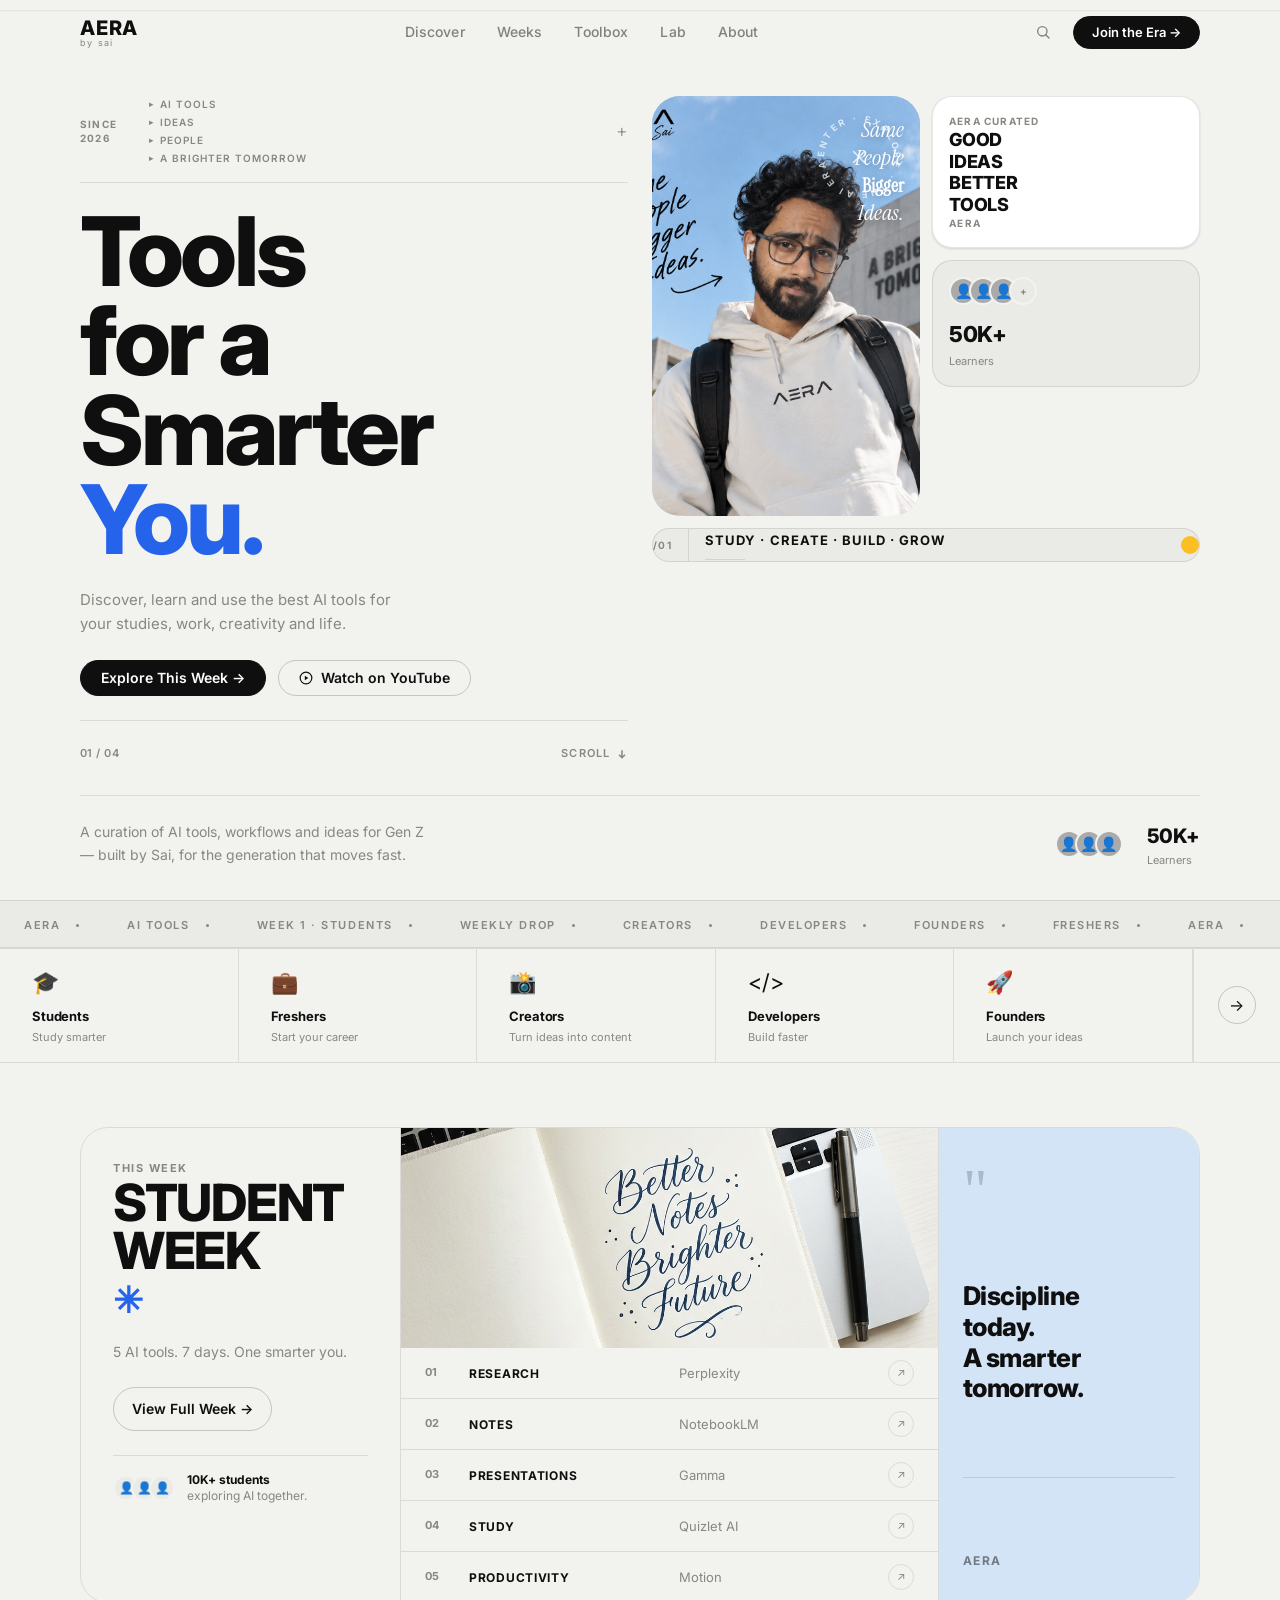
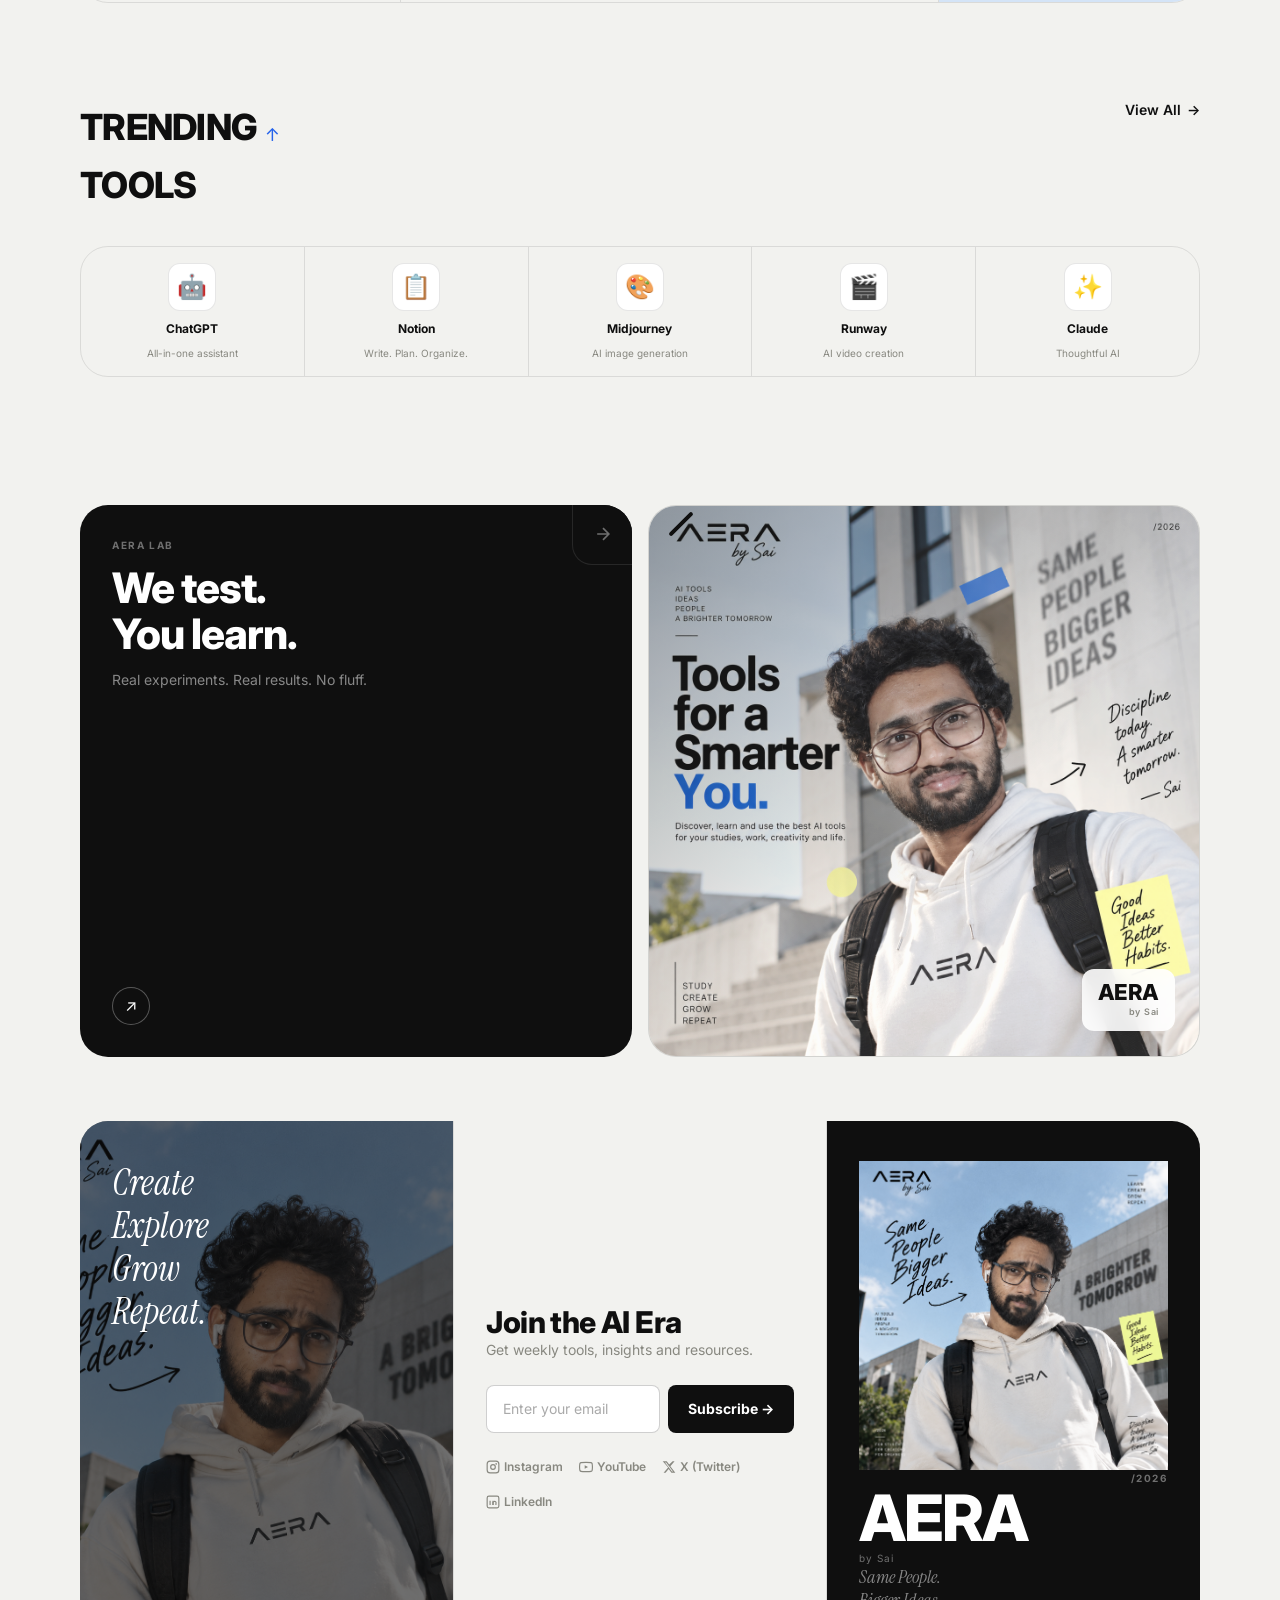
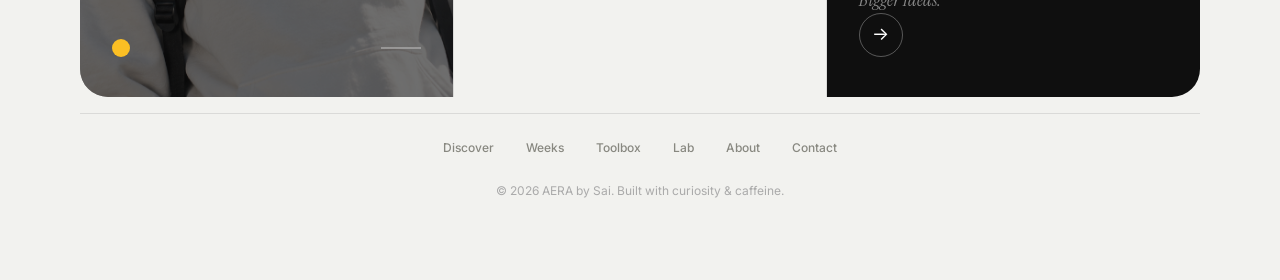
==== index.html @ 3f8c4f80 "feat: launch AERA by Sai — light editorial redesign - Complete redesign from dark to light editorial" ====
<!DOCTYPE html>
<html lang="en">
<head>
  <meta charset="UTF-8" />
  <meta name="viewport" content="width=device-width, initial-scale=1.0" />
  <meta name="description" content="AERA by Sai — Tools for a Smarter You. Discover, learn and use the best AI tools for your studies, work, creativity and life." />
  <meta name="keywords" content="AI tools, weekly AI, students AI, creators AI, developers AI, founders AI, AERA" />
  <meta property="og:title" content="AERA by Sai — Tools for a Smarter You" />
  <meta property="og:description" content="Discover, learn and use the best AI tools for your studies, work, creativity and life." />
  <meta property="og:type" content="website" />
  <title>AERA by Sai — Tools for a Smarter You</title>

  <!-- Google Fonts -->
  <link rel="preconnect" href="https://fonts.googleapis.com" />
  <link rel="preconnect" href="https://fonts.gstatic.com" crossorigin />
  <link href="https://fonts.googleapis.com/css2?family=Inter:wght@300;400;500;600;700;800;900&family=Instrument+Serif:ital@0;1&family=JetBrains+Mono:wght@400;500&display=swap" rel="stylesheet" />

  <!-- Stylesheets -->
  <link rel="stylesheet" href="css/tokens.css" />
  <link rel="stylesheet" href="css/reset.css" />
  <link rel="stylesheet" href="css/typography.css" />
  <link rel="stylesheet" href="css/components.css" />
  <link rel="stylesheet" href="css/layout.css" />
  <link rel="stylesheet" href="css/animations.css" />
  <link rel="stylesheet" href="css/sections.css" />
</head>
<body>

  <!-- ═══════════════════════════════════════════
       NAVIGATION
  ═══════════════════════════════════════════ -->
  <nav id="nav" role="navigation" aria-label="Main navigation">
    <div class="container">
      <div class="nav-inner">

        <!-- Logo -->
        <a href="#hero" class="nav-logo" aria-label="AERA by Sai — home">
          <span class="nav-logo-main">AERA</span>
          <span class="nav-logo-sub">by Sai</span>
        </a>

        <!-- Desktop links -->
        <ul class="nav-links" role="list">
          <li><a href="#this-week" class="nav-link">Discover</a></li>
          <li><a href="#this-week" class="nav-link">Weeks</a></li>
          <li><a href="#trending-tools" class="nav-link">Toolbox</a></li>
          <li><a href="#lab-band" class="nav-link">Lab</a></li>
          <li><a href="#footer-section" class="nav-link">About</a></li>
        </ul>

        <!-- Right: search + CTA + hamburger -->
        <div class="nav-right">
          <button class="nav-search-btn" aria-label="Search">
            <svg width="16" height="16" viewBox="0 0 24 24" fill="none" stroke="currentColor" stroke-width="2" stroke-linecap="round"><circle cx="11" cy="11" r="7"/><path d="M16.5 16.5L21 21"/></svg>
          </button>
          <a href="#footer-section" class="btn btn-primary" style="font-size:13px;padding:9px 18px;">
            Join the Era →
          </a>
          <button id="nav-hamburger" class="nav-hamburger" aria-label="Toggle mobile menu" aria-expanded="false">
            <span></span><span></span><span></span>
          </button>
        </div>

      </div>
    </div>
  </nav>

  <!-- Mobile Drawer -->
  <nav id="mobile-drawer" aria-label="Mobile navigation">
    <a href="#this-week" class="drawer-link">Discover</a>
    <a href="#this-week" class="drawer-link">Weeks</a>
    <a href="#trending-tools" class="drawer-link">Toolbox</a>
    <a href="#lab-band" class="drawer-link">Lab</a>
    <a href="#footer-section" class="drawer-link">About</a>
    <div class="divider" style="margin:8px 0"></div>
    <a href="#footer-section" class="btn btn-primary" style="width:fit-content;margin-top:8px;">Join the Era →</a>
  </nav>

  <!-- ═══════════════════════════════════════════
       HERO
  ═══════════════════════════════════════════ -->
  <section id="hero" aria-labelledby="hero-heading">
    <div class="container">
      <div class="hero-grid">

        <!-- Left column -->
        <div class="hero-left reveal">

          <!-- Meta row -->
          <div class="hero-meta-row">
            <div class="hero-meta-since">
              SINCE<br>2026
            </div>
            <div class="hero-meta-tags">
              <span class="hero-meta-tag">AI TOOLS</span>
              <span class="hero-meta-tag">IDEAS</span>
              <span class="hero-meta-tag">PEOPLE</span>
              <span class="hero-meta-tag">A BRIGHTER TOMORROW</span>
            </div>
            <span class="hero-meta-plus">+</span>
          </div>

          <!-- Headline -->
          <h1 id="hero-heading" class="hero-headline">
            Tools<br>
            for a<br>
            Smarter<br>
            <span class="accent-word">You.</span>
          </h1>

          <!-- Sub -->
          <p class="hero-sub">
            Discover, learn and use the best AI tools for your studies, work, creativity and life.
          </p>

          <!-- CTAs -->
          <div class="hero-actions">
            <a href="#this-week" class="btn btn-primary" id="hero-cta-primary">
              Explore This Week →
            </a>
            <a href="#" class="btn btn-outline" style="display:inline-flex;align-items:center;gap:8px;">
              <svg width="14" height="14" viewBox="0 0 24 24" fill="currentColor"><circle cx="12" cy="12" r="10" fill="none" stroke="currentColor" stroke-width="2"/><polygon points="10,8 16,12 10,16" fill="currentColor"/></svg>
              Watch on YouTube
            </a>
          </div>

          <!-- Scroll row -->
          <div class="hero-scroll-row">
            <span class="hero-pagination">01 / 04</span>
            <div class="hero-scroll-indicator">
              SCROLL
              <svg width="12" height="12" viewBox="0 0 16 16" fill="none" stroke="currentColor" stroke-width="2"><path d="M8 3v10M4 9l4 4 4-4"/></svg>
            </div>
          </div>

        </div>

        <!-- Right column – editorial card grid -->
        <div class="hero-right reveal" style="transition-delay:150ms">

          <!-- Main photo card -->
          <div class="hero-photo-card">
            <img src="assets/sai.png" alt="Sai — AERA founder wearing white AERA hoodie with backpack, blue sky background" loading="eager" fetchpriority="high" style="object-position:center top;" />

            <!-- Overlay italic text -->
            <div class="hero-photo-overlay-text">
              Same<br>People<br><strong style="font-style:normal;font-size:0.85em">Bigger</strong><br>Ideas.
            </div>

            <!-- Circle text decoration -->
            <div class="hero-circle-text" style="position:absolute;top:16px;right:16px;">
              <svg viewBox="0 0 90 90" fill="none">
                <path id="circle-path" d="M45,45 m-35,0 a35,35 0 1,1 70,0 a35,35 0 1,1 -70,0" fill="none"/>
                <text font-size="9" font-weight="700" letter-spacing="3" fill="rgba(255,255,255,0.7)" text-transform="uppercase">
                  <textPath href="#circle-path">ENTER · EXPLORE · THE AI ERA · </textPath>
                </text>
              </svg>
              <div class="hero-circle-center" style="position:absolute;inset:0;display:flex;align-items:center;justify-content:center;">
                <svg width="16" height="16" viewBox="0 0 24 24" fill="none" stroke="rgba(255,255,255,0.7)" stroke-width="2">
                  <path d="M5 5l14 14M19 5L5 19"/>
                </svg>
              </div>
            </div>
          </div>

          <!-- Top-right area: Quote card -->
          <div style="display:flex;flex-direction:column;gap:var(--space-3);">

            <div class="hero-quote-card">
              <div class="card-label">AERA CURATED</div>
              <div class="card-big-text">GOOD<br>IDEAS<br>BETTER<br>TOOLS</div>
              <div class="card-brand">AERA</div>
            </div>

            <!-- Stats card -->
            <div class="hero-stats-card">
              <div style="display:flex;align-items:center;justify-content:space-between;margin-bottom:var(--space-3);">
                <div class="hero-stats-avatars">
                  <div class="hero-avatar">👤</div>
                  <div class="hero-avatar">👤</div>
                  <div class="hero-avatar">👤</div>
                  <div class="hero-avatar" style="background:var(--bg-surface);font-size:10px;font-weight:700;color:var(--muted);width:28px;height:28px;border-radius:50%;border:2px solid var(--bg);display:flex;align-items:center;justify-content:center;margin-left:-8px;">+</div>
                </div>
              </div>
              <div class="hero-stat-num">50K+</div>
              <div class="hero-stat-label">Learners</div>
            </div>

          </div>

          <!-- Bottom card spanning both columns -->
          <div class="hero-sub-card" style="grid-column:1 / 3;">
            <span class="hero-sub-card-num">/01</span>
            <div class="hero-sub-card-divider"></div>
            <div class="hero-sub-card-content">
              <div class="hero-sub-card-title">STUDY · CREATE · BUILD · GROW</div>
              <div class="hero-sub-card-line"></div>
            </div>
            <div class="yellow-dot"></div>
          </div>

        </div>

      </div>

      <!-- Description row below grid -->
      <div style="display:flex;align-items:flex-start;justify-content:space-between;gap:var(--space-8);margin-top:var(--space-8);padding-top:var(--space-6);border-top:1px solid var(--border);flex-wrap:wrap;" class="reveal">
        <p style="font-size:14px;color:var(--muted);line-height:1.65;max-width:360px;">
          A curation of AI tools, workflows and ideas for Gen Z — built by Sai, for the generation that moves fast.
        </p>
        <div style="display:flex;align-items:center;gap:var(--space-6);">
          <div style="display:flex;align-items:center;">
            <div class="hero-avatar">👤</div>
            <div class="hero-avatar">👤</div>
            <div class="hero-avatar">👤</div>
          </div>
          <div>
            <div style="font-size:20px;font-weight:800;letter-spacing:-0.02em;">50K+</div>
            <div style="font-size:11px;color:var(--muted);">Learners</div>
          </div>
        </div>
      </div>

    </div>
  </section>

  <!-- ═══════════════════════════════════════════
       TICKER
  ═══════════════════════════════════════════ -->
  <div class="ticker-wrap" aria-hidden="true">
    <div class="ticker-inner">
      <span class="ticker-item">AERA <span class="ticker-dot"></span></span>
      <span class="ticker-item">AI TOOLS <span class="ticker-dot"></span></span>
      <span class="ticker-item">WEEK 1 · STUDENTS <span class="ticker-dot"></span></span>
      <span class="ticker-item">WEEKLY DROP <span class="ticker-dot"></span></span>
      <span class="ticker-item">CREATORS <span class="ticker-dot"></span></span>
      <span class="ticker-item">DEVELOPERS <span class="ticker-dot"></span></span>
      <span class="ticker-item">FOUNDERS <span class="ticker-dot"></span></span>
      <span class="ticker-item">FRESHERS <span class="ticker-dot"></span></span>
      <span class="ticker-item">AERA <span class="ticker-dot"></span></span>
      <span class="ticker-item">AI TOOLS <span class="ticker-dot"></span></span>
      <span class="ticker-item">WEEK 1 · STUDENTS <span class="ticker-dot"></span></span>
      <span class="ticker-item">WEEKLY DROP <span class="ticker-dot"></span></span>
      <span class="ticker-item">CREATORS <span class="ticker-dot"></span></span>
      <span class="ticker-item">DEVELOPERS <span class="ticker-dot"></span></span>
      <span class="ticker-item">FOUNDERS <span class="ticker-dot"></span></span>
      <span class="ticker-item">FRESHERS <span class="ticker-dot"></span></span>
    </div>
  </div>

  <!-- ═══════════════════════════════════════════
       AUDIENCE STRIP
  ═══════════════════════════════════════════ -->
  <section id="audience-section" aria-label="Who is AERA for?">
    <div class="audience-strip reveal-group">
      <div class="audience-strip-item reveal" tabindex="0" role="button" aria-label="For Students">
        <div class="audience-strip-icon">🎓</div>
        <div class="audience-strip-label">Students</div>
        <div class="audience-strip-sub">Study smarter</div>
      </div>
      <div class="audience-strip-item reveal" tabindex="0" role="button" aria-label="For Freshers">
        <div class="audience-strip-icon">💼</div>
        <div class="audience-strip-label">Freshers</div>
        <div class="audience-strip-sub">Start your career</div>
      </div>
      <div class="audience-strip-item reveal" tabindex="0" role="button" aria-label="For Creators">
        <div class="audience-strip-icon">📸</div>
        <div class="audience-strip-label">Creators</div>
        <div class="audience-strip-sub">Turn ideas into content</div>
      </div>
      <div class="audience-strip-item reveal" tabindex="0" role="button" aria-label="For Developers">
        <div class="audience-strip-icon">&lt;/&gt;</div>
        <div class="audience-strip-label">Developers</div>
        <div class="audience-strip-sub">Build faster</div>
      </div>
      <div class="audience-strip-item reveal" tabindex="0" role="button" aria-label="For Founders">
        <div class="audience-strip-icon">🚀</div>
        <div class="audience-strip-label">Founders</div>
        <div class="audience-strip-sub">Launch your ideas</div>
      </div>
      <div class="audience-strip-arrow">
        <a href="#this-week" class="btn-circle" aria-label="Explore">→</a>
      </div>
    </div>
  </section>

  <!-- ═══════════════════════════════════════════
       THIS WEEK — STUDENT WEEK
  ═══════════════════════════════════════════ -->
  <section id="this-week" class="section" aria-labelledby="this-week-heading">
    <div class="container">

      <div class="this-week-grid">

        <!-- Left panel: heading + CTA -->
        <div class="this-week-left reveal">
          <div>
            <div class="this-week-label">This Week</div>
            <h2 id="this-week-heading" class="this-week-heading">
              STUDENT<br>
              WEEK <span class="this-week-asterisk">✳</span>
            </h2>
          </div>

          <p class="this-week-desc">
            5 AI tools. 7 days. One smarter you.
          </p>

          <a href="#trending-tools" class="this-week-cta">
            View Full Week →
          </a>

          <div class="this-week-social">
            <div class="this-week-avatars">
              <div class="this-week-avatar">👤</div>
              <div class="this-week-avatar">👤</div>
              <div class="this-week-avatar">👤</div>
            </div>
            <div class="this-week-social-text">
              <strong>10K+ students</strong><br>
              exploring AI together.
            </div>
          </div>
        </div>

        <!-- Center panel: image + tools list -->
        <div class="this-week-center reveal" style="transition-delay:100ms">
          <div class="this-week-image">
            <img src="assets/student_week_notebook.png" alt="Notebook with pen - Better Notes Brighter Future" loading="lazy" />
          </div>

          <div class="this-week-tools-list">
            <div class="this-week-tool-row">
              <span class="this-week-tool-num">01</span>
              <span class="this-week-tool-cat">Research</span>
              <span class="this-week-tool-name">Perplexity</span>
              <span class="this-week-tool-arrow">↗</span>
            </div>
            <div class="this-week-tool-row">
              <span class="this-week-tool-num">02</span>
              <span class="this-week-tool-cat">Notes</span>
              <span class="this-week-tool-name">NotebookLM</span>
              <span class="this-week-tool-arrow">↗</span>
            </div>
            <div class="this-week-tool-row">
              <span class="this-week-tool-num">03</span>
              <span class="this-week-tool-cat">Presentations</span>
              <span class="this-week-tool-name">Gamma</span>
              <span class="this-week-tool-arrow">↗</span>
            </div>
            <div class="this-week-tool-row">
              <span class="this-week-tool-num">04</span>
              <span class="this-week-tool-cat">Study</span>
              <span class="this-week-tool-name">Quizlet AI</span>
              <span class="this-week-tool-arrow">↗</span>
            </div>
            <div class="this-week-tool-row">
              <span class="this-week-tool-num">05</span>
              <span class="this-week-tool-cat">Productivity</span>
              <span class="this-week-tool-name">Motion</span>
              <span class="this-week-tool-arrow">↗</span>
            </div>
          </div>
        </div>

        <!-- Right panel: quote -->
        <div class="this-week-right reveal" style="transition-delay:200ms">
          <div class="quote-mark">"</div>
          <div class="this-week-quote">
            Discipline<br>today.<br>A smarter<br>tomorrow.
          </div>
          <div style="height:1px;background:rgba(15,15,15,0.12);margin:var(--space-6) 0;"></div>
          <div class="this-week-quote-attr">AERA</div>
        </div>

      </div>

    </div>
  </section>

  <!-- ═══════════════════════════════════════════
       TRENDING TOOLS
  ═══════════════════════════════════════════ -->
  <section id="trending-tools" aria-labelledby="trending-heading">
    <div class="container">

      <div class="trending-header reveal">
        <div class="trending-title">
          <h2 id="trending-heading">TRENDING<br>TOOLS</h2>
          <span class="trending-arrow-icon">↗</span>
        </div>
        <a href="#" class="btn-arrow">View All <span class="arrow">→</span></a>
      </div>

      <div class="trending-strip reveal" style="transition-delay:100ms">
        <div class="trending-item">
          <div class="trending-item-icon">
            <span style="font-size:24px;">🤖</span>
          </div>
          <div class="trending-item-name">ChatGPT</div>
          <div class="trending-item-sub">All-in-one assistant</div>
        </div>
        <div class="trending-item">
          <div class="trending-item-icon">
            <span style="font-size:24px;">📋</span>
          </div>
          <div class="trending-item-name">Notion</div>
          <div class="trending-item-sub">Write. Plan. Organize.</div>
        </div>
        <div class="trending-item">
          <div class="trending-item-icon">
            <span style="font-size:24px;">🎨</span>
          </div>
          <div class="trending-item-name">Midjourney</div>
          <div class="trending-item-sub">AI image generation</div>
        </div>
        <div class="trending-item">
          <div class="trending-item-icon">
            <span style="font-size:24px;">🎬</span>
          </div>
          <div class="trending-item-name">Runway</div>
          <div class="trending-item-sub">AI video creation</div>
        </div>
        <div class="trending-item">
          <div class="trending-item-icon">
            <span style="font-size:24px;">✨</span>
          </div>
          <div class="trending-item-name">Claude</div>
          <div class="trending-item-sub">Thoughtful AI</div>
        </div>
      </div>

    </div>
  </section>

  <!-- ═══════════════════════════════════════════
       AERA LAB BAND
  ═══════════════════════════════════════════ -->
  <section id="lab-band" class="section" aria-labelledby="lab-heading" style="padding-top:var(--space-16)">
    <div class="container">

      <div class="lab-band-grid">

        <!-- Dark: We test. You learn. -->
        <div class="lab-dark-card reveal">
          <div class="lab-dark-card-tape">
            <svg width="20" height="20" viewBox="0 0 24 24" fill="none" stroke="rgba(255,255,255,0.4)" stroke-width="2">
              <path d="M5 12h14M12 5l7 7-7 7"/>
            </svg>
          </div>
          <div class="lab-dark-card-content">
            <div class="overline">AERA LAB</div>
            <h3 id="lab-heading">We test.<br>You learn.</h3>
            <p>Real experiments. Real results. No fluff.</p>
          </div>
          <div class="lab-dark-card-bottom">
            <a href="#" class="btn-circle btn-circle-dark" style="border-color:rgba(255,255,255,0.3);color:var(--white);" aria-label="Explore AERA Lab">↗</a>
          </div>
        </div>

        <!-- Image card -->
        <div class="lab-image-card reveal" style="transition-delay:150ms">
          <img src="assets/image.png" alt="Sai — AERA founder" style="filter:grayscale(20%) contrast(1.05);opacity:0.9;" loading="lazy" />
          <div class="lab-image-card-overlay"></div>
          <div class="lab-image-card-brand">
            <div class="lab-image-brand-name">AERA</div>
            <div class="lab-image-brand-sub">by Sai</div>
          </div>
          <div style="position:absolute;top:var(--space-4);left:var(--space-4);">
            <div style="width:32px;height:4px;background:var(--black);border-radius:2px;transform:rotate(-45deg);"></div>
          </div>
        </div>

      </div>

    </div>
  </section>

  <!-- ═══════════════════════════════════════════
       FOOTER / NEWSLETTER
  ═══════════════════════════════════════════ -->
  <section id="footer-section" aria-label="Join AERA and newsletter signup">
    <div class="container" style="padding-bottom:var(--space-4);">

      <div class="footer-grid reveal">

        <!-- Left: lifestyle dark panel -->
        <div class="footer-lifestyle">
          <img src="assets/sai.png" alt="" aria-hidden="true" style="object-position:center top;" />
          <div class="footer-lifestyle-content">
            <div class="footer-lifestyle-text">
              Create<br>Explore<br>Grow<br>Repeat.
            </div>
            <div class="footer-lifestyle-bottom">
              <div class="yellow-dot"></div>
              <div style="width:40px;height:2px;background:rgba(255,255,255,0.3);"></div>
            </div>
          </div>
        </div>

        <!-- Center: newsletter -->
        <div class="footer-newsletter">
          <div>
            <h3 id="newsletter-heading">Join the AI Era</h3>
            <p>Get weekly tools, insights and resources.</p>
          </div>

          <form class="newsletter-form" aria-labelledby="newsletter-heading" onsubmit="return false;">
            <div class="newsletter-input-row">
              <input
                id="newsletter-email"
                type="email"
                class="newsletter-input"
                placeholder="Enter your email"
                aria-label="Email address"
                autocomplete="email"
              />
              <button type="submit" class="newsletter-btn" id="newsletter-submit">
                Subscribe →
              </button>
            </div>
          </form>

          <div class="footer-socials">
            <a href="#" class="footer-social-link" aria-label="Follow on Instagram">
              <svg width="14" height="14" viewBox="0 0 24 24" fill="none" stroke="currentColor" stroke-width="2"><rect x="2" y="2" width="20" height="20" rx="5"/><circle cx="12" cy="12" r="4"/><circle cx="17.5" cy="6.5" r="0.5" fill="currentColor"/></svg>
              Instagram
            </a>
            <a href="#" class="footer-social-link" aria-label="Watch on YouTube">
              <svg width="14" height="14" viewBox="0 0 24 24" fill="none" stroke="currentColor" stroke-width="2"><path d="M22.54 6.42a2.78 2.78 0 00-1.95-1.96C18.88 4 12 4 12 4s-6.88 0-8.59.46a2.78 2.78 0 00-1.95 1.96A29 29 0 001 12a29 29 0 00.46 5.58A2.78 2.78 0 003.41 19.6C5.12 20.06 12 20.06 12 20.06s6.88 0 8.59-.46a2.78 2.78 0 001.95-1.95A29 29 0 0023 12a29 29 0 00-.46-5.58z"/><polygon points="9.75,15.02 15.5,12 9.75,8.98 9.75,15.02" fill="currentColor" stroke="none"/></svg>
              YouTube
            </a>
            <a href="#" class="footer-social-link" aria-label="Follow on X / Twitter">
              <svg width="14" height="14" viewBox="0 0 24 24" fill="currentColor"><path d="M18.244 2.25h3.308l-7.227 8.26 8.502 11.24H16.17l-4.714-6.231-5.401 6.231H2.747l7.73-8.835L1.254 2.25H8.08l4.253 5.622zm-1.161 17.52h1.833L7.084 4.126H5.117z"/></svg>
              X (Twitter)
            </a>
            <a href="#" class="footer-social-link" aria-label="Connect on LinkedIn">
              <svg width="14" height="14" viewBox="0 0 24 24" fill="none" stroke="currentColor" stroke-width="2"><rect x="2" y="2" width="20" height="20" rx="3"/><path d="M7 10v7M7 7v.01M12 17v-4.5A2.5 2.5 0 0117 15v2"/><path d="M12 10v7"/></svg>
              LinkedIn
            </a>
          </div>
        </div>

        <!-- Right: brand panel -->
        <div class="footer-brand-panel">
          <img src="assets/sai.png" alt="" aria-hidden="true" style="object-position:center top;filter:grayscale(25%);" />
          <div class="footer-brand-content">
            <div class="footer-brand-top">
              <span class="footer-brand-year">/2026</span>
            </div>
            <div>
              <div class="footer-brand-logo">AERA</div>
              <div class="footer-brand-sub">by Sai</div>
            </div>
            <div class="footer-brand-tagline">
              Same People.<br>Bigger Ideas.
            </div>
            <div>
              <a href="#this-week" class="footer-brand-arrow" aria-label="Explore this week">→</a>
            </div>
          </div>
        </div>

      </div>

      <!-- Bottom nav -->
      <nav class="footer-bottom-nav" aria-label="Footer navigation">
        <a href="#this-week" class="footer-bottom-link">Discover</a>
        <a href="#this-week" class="footer-bottom-link">Weeks</a>
        <a href="#trending-tools" class="footer-bottom-link">Toolbox</a>
        <a href="#lab-band" class="footer-bottom-link">Lab</a>
        <a href="#footer-section" class="footer-bottom-link">About</a>
        <a href="mailto:hello@aerabysai.com" class="footer-bottom-link">Contact</a>
      </nav>

      <p class="footer-copy">© 2026 AERA by Sai. Built with curiosity &amp; caffeine.</p>

    </div>
  </section>

  <!-- ═══════════════════════════════════════════
       SCRIPTS
  ═══════════════════════════════════════════ -->
  <script>
    // ── Navigation scroll effect ──
    const nav = document.getElementById('nav');
    window.addEventListener('scroll', () => {
      nav.classList.toggle('scrolled', window.scrollY > 20);
    }, { passive: true });

    // ── Mobile hamburger ──
    const hamburger = document.getElementById('nav-hamburger');
    const drawer    = document.getElementById('mobile-drawer');
    hamburger.addEventListener('click', () => {
      const open = hamburger.classList.toggle('open');
      drawer.classList.toggle('open', open);
      hamburger.setAttribute('aria-expanded', open);
    });

    // Close drawer on link click
    drawer.querySelectorAll('a').forEach(a => {
      a.addEventListener('click', () => {
        hamburger.classList.remove('open');
        drawer.classList.remove('open');
        hamburger.setAttribute('aria-expanded', 'false');
      });
    });

    // ── Intersection Observer — reveal animations ──
    const reveals = document.querySelectorAll('.reveal');
    const revealObserver = new IntersectionObserver((entries) => {
      entries.forEach(entry => {
        if (entry.isIntersecting) {
          entry.target.classList.add('revealed');
          revealObserver.unobserve(entry.target);
        }
      });
    }, { threshold: 0.12, rootMargin: '0px 0px -40px 0px' });

    reveals.forEach(el => revealObserver.observe(el));

    // ── Newsletter ──
    const form = document.querySelector('.newsletter-form');
    if (form) {
      form.addEventListener('submit', (e) => {
        e.preventDefault();
        const input = document.getElementById('newsletter-email');
        const btn   = document.getElementById('newsletter-submit');
        if (!input.value.includes('@')) {
          input.style.borderColor = '#ef4444';
          setTimeout(() => { input.style.borderColor = ''; }, 2000);
          return;
        }
        btn.textContent = '✓ Subscribed!';
        btn.style.background = '#16a34a';
        input.value = '';
        setTimeout(() => {
          btn.textContent = 'Subscribe →';
          btn.style.background = '';
        }, 3000);
      });
    }

    // ── Audience strip hover highlight ──
    document.querySelectorAll('.audience-strip-item').forEach(item => {
      item.addEventListener('keydown', e => {
        if (e.key === 'Enter' || e.key === ' ') {
          e.preventDefault();
          window.location.hash = '#this-week';
        }
      });
    });
  </script>

</body>
</html>
---- css/tokens.css ----
/* ============================================================
   AERA by Sai — Design Tokens (Light Editorial Theme)
   ============================================================ */

:root {
  /* ── Colour Palette ── */
  --bg:            #f2f2ef;
  --bg-surface:    #eaeae6;
  --bg-raised:     #ffffff;
  --bg-card:       #ffffff;
  --bg-dark:       #0f0f0f;
  --bg-blue:       #d4e4f7;

  --accent:        #2563eb;
  --accent-glow:   #1d4ed8;
  --accent-dim:    rgba(37,99,235,0.08);
  --accent-border: rgba(37,99,235,0.2);

  --black:         #0f0f0f;
  --black-80:      rgba(15,15,15,0.8);
  --black-50:      rgba(15,15,15,0.5);
  --black-20:      rgba(15,15,15,0.2);
  --black-08:      rgba(15,15,15,0.08);
  --black-04:      rgba(15,15,15,0.04);

  --white:         #ffffff;
  --white-80:      rgba(255,255,255,0.8);
  --white-50:      rgba(255,255,255,0.5);
  --white-20:      rgba(255,255,255,0.2);

  --muted:         #888880;
  --muted-light:   #aaaaaa;
  --border:        rgba(15,15,15,0.1);
  --border-strong: rgba(15,15,15,0.2);

  /* ── Typography ── */
  --font-display:  'Instrument Serif', 'Georgia', serif;
  --font-sans:     'Inter', 'Helvetica Neue', sans-serif;
  --font-body:     'Inter', sans-serif;
  --font-mono:     'JetBrains Mono', monospace;

  /* Display scale */
  --text-mega:     clamp(60px, 9vw, 120px);
  --text-hero:     clamp(44px, 6vw, 80px);
  --text-xl:       clamp(28px, 3.5vw, 48px);
  --text-lg:       clamp(20px, 2.5vw, 30px);
  --text-md:       clamp(17px, 1.8vw, 20px);
  --text-base:     16px;
  --text-sm:       14px;
  --text-xs:       12px;

  /* ── Spacing ── */
  --space-1:   4px;
  --space-2:   8px;
  --space-3:   12px;
  --space-4:   16px;
  --space-6:   24px;
  --space-8:   32px;
  --space-10:  40px;
  --space-12:  48px;
  --space-16:  64px;
  --space-20:  80px;
  --space-24:  96px;
  --space-32:  128px;

  /* ── Radius ── */
  --radius-sm:   4px;
  --radius-md:   8px;
  --radius-lg:   12px;
  --radius-xl:   20px;
  --radius-2xl:  28px;
  --radius-pill: 999px;

  /* ── Shadows ── */
  --shadow-sm:   0 1px 3px rgba(0,0,0,0.08), 0 1px 2px rgba(0,0,0,0.06);
  --shadow-md:   0 4px 16px rgba(0,0,0,0.10);
  --shadow-lg:   0 8px 40px rgba(0,0,0,0.12);
  --shadow-card: 0 2px 8px rgba(0,0,0,0.06), 0 0 0 1px rgba(0,0,0,0.04);

  /* ── Transitions ── */
  --ease-out-expo: cubic-bezier(0.16, 1, 0.3, 1);
  --ease-in-out:   cubic-bezier(0.4, 0, 0.2, 1);
  --duration-fast: 200ms;
  --duration-mid:  400ms;
  --duration-slow: 700ms;

  /* ── Layout ── */
  --max-w:       1200px;
  --nav-h:       64px;
}
---- css/typography.css ----
/* ============================================================
   AERA by Sai — Typography (Light Editorial)
   ============================================================ */

/* ── Display headings ── */
.t-mega {
  font-family: var(--font-sans);
  font-size: var(--text-mega);
  font-weight: 800;
  line-height: 0.92;
  letter-spacing: -0.03em;
  color: var(--black);
}

.t-hero {
  font-family: var(--font-sans);
  font-size: var(--text-hero);
  font-weight: 800;
  line-height: 0.95;
  letter-spacing: -0.025em;
  color: var(--black);
}

.t-xl {
  font-family: var(--font-sans);
  font-size: var(--text-xl);
  font-weight: 700;
  line-height: 1.1;
  letter-spacing: -0.02em;
  color: var(--black);
}

.t-lg {
  font-family: var(--font-sans);
  font-size: var(--text-lg);
  font-weight: 600;
  line-height: 1.15;
  letter-spacing: -0.01em;
  color: var(--black);
}

.t-md {
  font-size: var(--text-md);
  font-weight: 500;
  line-height: 1.5;
  color: var(--black);
}

.t-base { font-size: var(--text-base); line-height: 1.65; }
.t-sm   { font-size: var(--text-sm); line-height: 1.5; }
.t-xs   { font-size: var(--text-xs); line-height: 1.4; }

/* ── Colour modifiers ── */
.t-accent    { color: var(--accent); }
.t-muted     { color: var(--muted); }
.t-white     { color: var(--white); }
.t-white-80  { color: var(--white-80); }
.t-upper     { text-transform: uppercase; letter-spacing: 0.1em; }
.t-mono      { font-family: var(--font-mono); }

/* ── Section overline label ── */
.overline {
  font-size: 10px;
  font-weight: 700;
  text-transform: uppercase;
  letter-spacing: 0.16em;
  color: var(--muted);
}
---- css/components.css ----
/* ============================================================
   AERA by Sai — Components (Light Editorial)
   ============================================================ */

/* ══════════════════════════════════════════════
   BUTTONS
══════════════════════════════════════════════ */
.btn {
  display: inline-flex;
  align-items: center;
  gap: var(--space-2);
  padding: 10px 20px;
  border-radius: var(--radius-pill);
  font-size: var(--text-sm);
  font-weight: 600;
  line-height: 1;
  transition: all var(--duration-fast) var(--ease-out-expo);
  white-space: nowrap;
}

.btn-primary {
  background: var(--black);
  color: var(--white);
  border: 1.5px solid var(--black);
}
.btn-primary:hover {
  background: #333;
  border-color: #333;
  transform: translateY(-1px);
}

.btn-outline {
  background: transparent;
  color: var(--black);
  border: 1.5px solid var(--border-strong);
}
.btn-outline:hover {
  background: var(--black);
  color: var(--white);
  border-color: var(--black);
}

.btn-ghost {
  background: transparent;
  color: var(--black-50);
  border: 1.5px solid var(--border);
  border-radius: var(--radius-pill);
}
.btn-ghost:hover { color: var(--black); border-color: var(--black-20); }

.btn-white {
  background: var(--white);
  color: var(--black);
  border: 1.5px solid transparent;
}
.btn-white:hover { background: var(--bg-surface); }

/* Arrow link style */
.btn-arrow {
  display: inline-flex;
  align-items: center;
  gap: 6px;
  font-size: var(--text-sm);
  font-weight: 600;
  color: var(--black);
  transition: gap var(--duration-fast);
}
.btn-arrow:hover { gap: 10px; }
.btn-arrow .arrow { transition: transform var(--duration-fast); }
.btn-arrow:hover .arrow { transform: translateX(3px); }

/* Icon circle button */
.btn-circle {
  width: 38px; height: 38px;
  border-radius: 50%;
  display: flex; align-items: center; justify-content: center;
  border: 1.5px solid var(--border-strong);
  color: var(--black);
  transition: all var(--duration-fast);
  flex-shrink: 0;
}
.btn-circle:hover { background: var(--black); color: var(--white); border-color: var(--black); }

.btn-circle-dark {
  background: var(--black);
  color: var(--white);
  border-color: var(--black);
}
.btn-circle-dark:hover { background: #333; }

/* ══════════════════════════════════════════════
   PILLS / BADGES
══════════════════════════════════════════════ */
.pill {
  display: inline-flex;
  align-items: center;
  padding: 4px 10px;
  border-radius: var(--radius-pill);
  font-size: 11px;
  font-weight: 600;
  letter-spacing: 0.04em;
}

.pill-dark  { background: var(--black); color: var(--white); }
.pill-light { background: var(--black-08); color: var(--black); }
.pill-blue  { background: var(--bg-blue); color: var(--accent); }
.pill-accent { background: var(--accent); color: var(--white); }
.pill-muted { background: var(--black-08); color: var(--muted); }

/* ══════════════════════════════════════════════
   TOOL CARD
══════════════════════════════════════════════ */
.tool-card {
  background: var(--white);
  border: 1px solid var(--border);
  border-radius: var(--radius-xl);
  padding: var(--space-6);
  display: flex;
  flex-direction: column;
  gap: var(--space-3);
  transition: box-shadow var(--duration-fast), transform var(--duration-fast);
  cursor: pointer;
}
.tool-card:hover {
  box-shadow: var(--shadow-md);
  transform: translateY(-2px);
}

.tool-card-icon {
  width: 44px; height: 44px;
  border-radius: var(--radius-md);
  display: flex; align-items: center; justify-content: center;
  font-size: 22px;
  background: var(--black-04);
  flex-shrink: 0;
}

.tool-card-name {
  font-size: var(--text-sm);
  font-weight: 700;
  letter-spacing: -0.01em;
}

.tool-card-desc {
  font-size: var(--text-xs);
  color: var(--muted);
  line-height: 1.5;
  flex: 1;
}

.tool-card-footer {
  display: flex;
  align-items: center;
  justify-content: space-between;
  margin-top: auto;
}

/* ══════════════════════════════════════════════
   LAB CARD
══════════════════════════════════════════════ */
.lab-card {
  background: var(--white);
  border: 1px solid var(--border);
  border-radius: var(--radius-xl);
  padding: var(--space-6);
  display: flex;
  flex-direction: column;
  gap: var(--space-3);
  transition: box-shadow var(--duration-fast), transform var(--duration-fast);
}
.lab-card:hover { box-shadow: var(--shadow-md); transform: translateY(-2px); }

.lab-card-index {
  font-size: 10px;
  font-weight: 700;
  letter-spacing: 0.14em;
  text-transform: uppercase;
  color: var(--muted);
}

.lab-card-title {
  font-size: var(--text-base);
  font-weight: 700;
  line-height: 1.35;
  letter-spacing: -0.01em;
}

.lab-card-excerpt {
  font-size: var(--text-sm);
  color: var(--muted);
  line-height: 1.55;
  flex: 1;
}

.lab-card-meta {
  display: flex;
  align-items: center;
  gap: var(--space-2);
  font-size: var(--text-xs);
  color: var(--muted);
  margin-top: auto;
  padding-top: var(--space-3);
  border-top: 1px solid var(--border);
}

/* ══════════════════════════════════════════════
   TRENDING TOOL ITEM
══════════════════════════════════════════════ */
.trending-item {
  display: flex;
  flex-direction: column;
  align-items: center;
  gap: var(--space-2);
  padding: var(--space-4) var(--space-3);
  border-right: 1px solid var(--border);
  transition: background var(--duration-fast);
  cursor: pointer;
  min-width: 100px;
  flex: 1;
}
.trending-item:last-child { border-right: none; }
.trending-item:hover { background: var(--black-04); }

.trending-item-icon {
  width: 48px; height: 48px;
  border-radius: var(--radius-lg);
  display: flex; align-items: center; justify-content: center;
  font-size: 24px;
  border: 1px solid var(--border);
  background: var(--white);
  overflow: hidden;
}
.trending-item-icon img {
  width: 100%; height: 100%;
  object-fit: contain;
}

.trending-item-name {
  font-size: 12px;
  font-weight: 700;
  text-align: center;
}

.trending-item-sub {
  font-size: 10px;
  color: var(--muted);
  text-align: center;
  line-height: 1.3;
}

/* ══════════════════════════════════════════════
   AUDIENCE TABS
══════════════════════════════════════════════ */
.audience-strip {
  display: flex;
  align-items: stretch;
  border-top: 1px solid var(--border);
  border-bottom: 1px solid var(--border);
  overflow-x: auto;
  scrollbar-width: none;
}
.audience-strip::-webkit-scrollbar { display: none; }

.audience-strip-item {
  display: flex;
  flex-direction: column;
  align-items: flex-start;
  gap: 2px;
  padding: var(--space-4) var(--space-8);
  border-right: 1px solid var(--border);
  min-width: 130px;
  flex: 1;
  transition: background var(--duration-fast);
  cursor: pointer;
}
.audience-strip-item:last-child { border-right: none; }
.audience-strip-item:hover { background: var(--black-04); }

.audience-strip-icon {
  font-size: 22px;
  margin-bottom: 4px;
}

.audience-strip-label {
  font-size: 13px;
  font-weight: 700;
  letter-spacing: -0.01em;
}

.audience-strip-sub {
  font-size: 11px;
  color: var(--muted);
}

/* Arrow button in strip */
.audience-strip-arrow {
  display: flex;
  align-items: center;
  justify-content: center;
  padding: 0 var(--space-6);
  border-left: 1px solid var(--border);
}
---- css/layout.css ----
/* ============================================================
   AERA by Sai — Layout (Light Editorial)
   ============================================================ */

/* ── Container ── */
.container {
  width: 100%;
  max-width: var(--max-w);
  margin: 0 auto;
  padding: 0 var(--space-6);
}

@media (min-width: 768px)  { .container { padding: 0 var(--space-8); } }
@media (min-width: 1200px) { .container { padding: 0 var(--space-10); } }

/* ── Section spacing ── */
.section        { padding: var(--space-12) 0; }
@media (min-width: 768px) { .section { padding: var(--space-20) 0; } }

/* ── Flex utilities ── */
.flex             { display: flex; }
.flex-col         { flex-direction: column; }
.flex-wrap        { flex-wrap: wrap; }
.items-center     { align-items: center; }
.items-start      { align-items: flex-start; }
.justify-between  { justify-content: space-between; }
.justify-end      { justify-content: flex-end; }
.gap-2 { gap: var(--space-2); }
.gap-3 { gap: var(--space-3); }
.gap-4 { gap: var(--space-4); }
.gap-6 { gap: var(--space-6); }
.gap-8 { gap: var(--space-8); }

/* ── Divider ── */
.divider {
  width: 100%;
  height: 1px;
  background: var(--border);
}

/* ══════════════════════════════════════════════
   NAVIGATION
══════════════════════════════════════════════ */
#nav {
  position: fixed;
  top: 0; left: 0; right: 0;
  z-index: 100;
  height: var(--nav-h);
  display: flex;
  align-items: center;
  transition: background var(--duration-mid) var(--ease-out-expo),
              border-color var(--duration-mid) var(--ease-out-expo);
}

#nav.scrolled {
  background: rgba(242,242,239,0.92);
  backdrop-filter: blur(20px) saturate(180%);
  -webkit-backdrop-filter: blur(20px) saturate(180%);
  border-bottom: 1px solid var(--border);
}

.nav-inner {
  display: flex;
  align-items: center;
  justify-content: space-between;
  width: 100%;
}

.nav-logo {
  display: flex;
  flex-direction: column;
  line-height: 1;
}

.nav-logo-main {
  font-family: var(--font-sans);
  font-size: 20px;
  font-weight: 800;
  letter-spacing: 0.04em;
  color: var(--black);
}

.nav-logo-sub {
  font-size: 9px;
  letter-spacing: 0.14em;
  color: var(--muted);
  text-transform: lowercase;
}

.nav-links {
  display: none;
  align-items: center;
  gap: var(--space-8);
}

@media (min-width: 768px) { .nav-links { display: flex; } }

.nav-link {
  font-size: var(--text-sm);
  font-weight: 500;
  color: var(--black-50);
  letter-spacing: 0.01em;
  transition: color var(--duration-fast);
}

.nav-link:hover { color: var(--black); }

.nav-right {
  display: flex;
  align-items: center;
  gap: var(--space-3);
}

.nav-search-btn {
  width: 36px; height: 36px;
  display: flex; align-items: center; justify-content: center;
  border-radius: 50%;
  color: var(--black-50);
  transition: color var(--duration-fast), background var(--duration-fast);
}
.nav-search-btn:hover { color: var(--black); background: var(--black-04); }

/* Mobile hamburger */
.nav-hamburger {
  display: flex;
  flex-direction: column;
  gap: 5px;
  padding: 8px;
}
@media (min-width: 768px) { .nav-hamburger { display: none; } }

.nav-hamburger span {
  display: block;
  width: 22px; height: 1.5px;
  background: var(--black);
  transition: all var(--duration-mid) var(--ease-out-expo);
}

.nav-hamburger.open span:nth-child(1) { transform: translateY(6.5px) rotate(45deg); }
.nav-hamburger.open span:nth-child(2) { opacity: 0; }
.nav-hamburger.open span:nth-child(3) { transform: translateY(-6.5px) rotate(-45deg); }

/* Mobile drawer */
#mobile-drawer {
  position: fixed;
  top: var(--nav-h); left: 0; right: 0;
  background: rgba(242,242,239,0.97);
  backdrop-filter: blur(40px);
  z-index: 99;
  padding: var(--space-8) var(--space-6);
  display: flex;
  flex-direction: column;
  gap: var(--space-4);
  transform: translateY(-110%);
  transition: transform var(--duration-mid) var(--ease-out-expo);
  border-bottom: 1px solid var(--border);
}
#mobile-drawer.open { transform: translateY(0); }

.drawer-link {
  font-size: 28px;
  font-weight: 700;
  color: var(--black-50);
  transition: color var(--duration-fast);
  padding: var(--space-2) 0;
}
.drawer-link:hover { color: var(--black); }
---- css/animations.css ----
/* ============================================================
   AERA by Sai — Animations (Light Theme)
   ============================================================ */

/* ── Keyframes ── */
@keyframes marquee {
  from { transform: translateX(0); }
  to   { transform: translateX(-50%); }
}

@keyframes fade-in-up {
  from { opacity: 0; transform: translateY(24px); }
  to   { opacity: 1; transform: translateY(0); }
}

@keyframes float-gentle {
  0%, 100% { transform: translateY(0px) rotate(0deg); }
  50%       { transform: translateY(-10px) rotate(3deg); }
}

@keyframes spin-slow {
  from { transform: rotate(0deg); }
  to   { transform: rotate(360deg); }
}

@keyframes pulse-dot {
  0%, 100% { transform: scale(1); opacity: 1; }
  50%       { transform: scale(1.4); opacity: 0.6; }
}

/* ── Reveal system ── */
.reveal {
  opacity: 0;
  transform: translateY(28px);
  transition: opacity 0.7s var(--ease-out-expo),
              transform 0.7s var(--ease-out-expo);
}
.reveal.revealed {
  opacity: 1;
  transform: translateY(0);
}

.reveal-group .reveal:nth-child(1) { transition-delay: 0ms; }
.reveal-group .reveal:nth-child(2) { transition-delay: 70ms; }
.reveal-group .reveal:nth-child(3) { transition-delay: 140ms; }
.reveal-group .reveal:nth-child(4) { transition-delay: 210ms; }
.reveal-group .reveal:nth-child(5) { transition-delay: 280ms; }
.reveal-group .reveal:nth-child(6) { transition-delay: 350ms; }

/* ── Ticker ── */
.ticker-wrap {
  overflow: hidden;
  white-space: nowrap;
  width: 100%;
  border-top: 1px solid var(--border);
  border-bottom: 1px solid var(--border);
  padding: 10px 0;
  background: var(--bg-surface);
}

.ticker-inner {
  display: inline-flex;
  animation: marquee 28s linear infinite;
}
.ticker-inner:hover { animation-play-state: paused; }

.ticker-item {
  display: inline-flex;
  align-items: center;
  gap: var(--space-4);
  padding: 0 var(--space-6);
  font-size: 11px;
  font-weight: 600;
  letter-spacing: 0.14em;
  text-transform: uppercase;
  color: var(--muted);
  flex-shrink: 0;
}

.ticker-dot {
  width: 3px; height: 3px;
  border-radius: 50%;
  background: var(--muted);
  flex-shrink: 0;
}

/* ── Floating elements ── */
.float-anim {
  animation: float-gentle 6s ease-in-out infinite;
}

.spin-slow {
  animation: spin-slow 18s linear infinite;
}
---- css/sections.css ----
/* ============================================================
   AERA by Sai — Sections (Light Editorial)
   ============================================================ */

/* ══════════════════════════════════════════════
   HERO SECTION
══════════════════════════════════════════════ */
#hero {
  padding-top: var(--nav-h);
  min-height: 100svh;
  background: var(--bg);
  position: relative;
  overflow: hidden;
}

.hero-grid {
  display: grid;
  grid-template-columns: 1fr;
  gap: var(--space-8);
  padding-top: var(--space-8);
}

@media (min-width: 900px) {
  .hero-grid {
    grid-template-columns: 1fr 1fr;
    align-items: start;
    gap: var(--space-6);
  }
}

/* Left column */
.hero-left {
  display: flex;
  flex-direction: column;
  gap: var(--space-6);
  position: relative;
  z-index: 1;
}

.hero-meta-row {
  display: flex;
  align-items: center;
  gap: var(--space-8);
  padding-bottom: var(--space-4);
  border-bottom: 1px solid var(--border);
}

.hero-meta-since {
  font-size: 10px;
  font-weight: 700;
  text-transform: uppercase;
  letter-spacing: 0.12em;
  color: var(--muted);
  line-height: 1.4;
}

.hero-meta-tags {
  display: flex;
  flex-direction: column;
  gap: 2px;
}

.hero-meta-tag {
  display: flex;
  align-items: center;
  gap: 6px;
  font-size: 10px;
  font-weight: 600;
  text-transform: uppercase;
  letter-spacing: 0.1em;
  color: var(--muted);
}
.hero-meta-tag::before {
  content: '▸';
  font-size: 8px;
  color: var(--muted);
}

.hero-meta-plus {
  font-size: 18px;
  color: var(--muted);
  font-weight: 300;
  margin-left: auto;
}

/* Headline */
.hero-headline {
  font-size: clamp(52px, 8vw, 96px);
  font-weight: 800;
  line-height: 0.93;
  letter-spacing: -0.035em;
  color: var(--black);
}

.hero-headline .accent-word {
  color: var(--accent);
  display: block;
}

.hero-sub {
  font-size: 15px;
  color: var(--muted);
  line-height: 1.6;
  max-width: 340px;
}

.hero-actions {
  display: flex;
  align-items: center;
  gap: var(--space-3);
  flex-wrap: wrap;
}

.hero-scroll-row {
  display: flex;
  align-items: center;
  justify-content: space-between;
  padding-top: var(--space-6);
  border-top: 1px solid var(--border);
}

.hero-scroll-indicator {
  display: flex;
  align-items: center;
  gap: 6px;
  font-size: 11px;
  font-weight: 600;
  letter-spacing: 0.1em;
  text-transform: uppercase;
  color: var(--muted);
}

.hero-pagination {
  font-size: 11px;
  color: var(--muted);
  font-weight: 600;
  letter-spacing: 0.04em;
}

/* Right column */
.hero-right {
  display: grid;
  grid-template-columns: 1fr 1fr;
  grid-template-rows: auto auto;
  gap: var(--space-3);
  position: relative;
}

/* Hero main photo card */
.hero-photo-card {
  grid-column: 1;
  grid-row: 1 / 3;
  border-radius: var(--radius-2xl);
  overflow: hidden;
  position: relative;
  min-height: 420px;
  background: #c8d8e8;
}

.hero-photo-card img {
  width: 100%;
  height: 100%;
  object-fit: cover;
  object-position: center top;
}

.hero-photo-overlay-text {
  position: absolute;
  top: 20px;
  right: 16px;
  font-family: 'Instrument Serif', Georgia, serif;
  font-size: 22px;
  font-style: italic;
  line-height: 1.25;
  color: var(--white);
  text-align: right;
  text-shadow: 0 2px 12px rgba(0,0,0,0.3);
  mix-blend-mode: normal;
}

/* Circle text element */
.hero-circle-text {
  position: absolute;
  top: -10px;
  right: -10px;
  width: 90px;
  height: 90px;
}

.hero-circle-text svg {
  width: 90px;
  height: 90px;
  animation: spin-slow 18s linear infinite;
}

.hero-circle-center {
  position: absolute;
  inset: 0;
  display: flex;
  align-items: center;
  justify-content: center;
}

.hero-circle-center svg {
  animation: none;
  width: 20px; height: 20px;
}

/* Hero quote card */
.hero-quote-card {
  grid-column: 2;
  grid-row: 1;
  background: var(--white);
  border-radius: var(--radius-xl);
  padding: var(--space-4);
  display: flex;
  flex-direction: column;
  justify-content: space-between;
  border: 1px solid var(--border);
  box-shadow: var(--shadow-sm);
  min-height: 140px;
}

.hero-quote-card .card-label {
  font-size: 10px;
  font-weight: 700;
  text-transform: uppercase;
  letter-spacing: 0.12em;
  color: var(--muted);
}

.hero-quote-card .card-big-text {
  font-size: clamp(14px, 1.5vw, 18px);
  font-weight: 800;
  line-height: 1.2;
  letter-spacing: -0.01em;
}

.hero-quote-card .card-brand {
  font-size: 10px;
  font-weight: 700;
  text-transform: uppercase;
  letter-spacing: 0.14em;
  color: var(--muted);
}

/* Stats card */
.hero-stats-card {
  grid-column: 2;
  grid-row: 2;
  background: var(--bg-surface);
  border-radius: var(--radius-xl);
  padding: var(--space-4);
  border: 1px solid var(--border);
}

.hero-stats-avatars {
  display: flex;
  align-items: center;
}

.hero-avatar {
  width: 28px; height: 28px;
  border-radius: 50%;
  border: 2px solid var(--bg);
  background: var(--muted-light);
  margin-left: -8px;
  font-size: 14px;
  display: flex; align-items: center; justify-content: center;
  overflow: hidden;
  flex-shrink: 0;
}
.hero-avatar:first-child { margin-left: 0; }

.hero-avatar img { width: 100%; height: 100%; object-fit: cover; }

.hero-stat-num {
  font-size: 22px;
  font-weight: 800;
  letter-spacing: -0.02em;
  color: var(--black);
}
.hero-stat-label {
  font-size: 11px;
  color: var(--muted);
}

/* Hero sub card (bottom) */
.hero-sub-card {
  grid-column: 1 / 3;
  background: var(--bg-surface);
  border-radius: var(--radius-xl);
  padding: var(--space-4) var(--space-5);
  display: flex;
  align-items: center;
  gap: var(--space-4);
  border: 1px solid var(--border);
}

.hero-sub-card-num {
  font-size: 10px;
  font-weight: 700;
  text-transform: uppercase;
  letter-spacing: 0.14em;
  color: var(--muted);
  flex-shrink: 0;
}

.hero-sub-card-divider {
  width: 1px;
  height: 32px;
  background: var(--border);
  flex-shrink: 0;
}

.hero-sub-card-content {
  flex: 1;
}

.hero-sub-card-title {
  font-size: 13px;
  font-weight: 700;
  letter-spacing: 0.08em;
  text-transform: uppercase;
}

.hero-sub-card-line {
  width: 40px; height: 1px;
  background: var(--border);
  margin-top: 8px;
}

/* Yellow accent dot */
.yellow-dot {
  width: 18px; height: 18px;
  border-radius: 50%;
  background: #fbbf24;
  flex-shrink: 0;
}

/* ══════════════════════════════════════════════
   AUDIENCE STRIP SECTION
══════════════════════════════════════════════ */
#audience-section {
  background: var(--bg);
}

/* ══════════════════════════════════════════════
   THIS WEEK SECTION
══════════════════════════════════════════════ */
#this-week {
  background: var(--bg);
  padding: var(--space-16) 0;
}

.this-week-grid {
  display: grid;
  grid-template-columns: 1fr;
  gap: var(--space-8);
}

@media (min-width: 900px) {
  .this-week-grid {
    grid-template-columns: 320px 1fr 260px;
    gap: 0;
    align-items: stretch;
    border: 1px solid var(--border);
    border-radius: var(--radius-2xl);
    overflow: hidden;
  }
}

/* Left panel */
.this-week-left {
  padding: var(--space-8);
  border-right: 1px solid var(--border);
  display: flex;
  flex-direction: column;
  gap: var(--space-6);
}

.this-week-label {
  font-size: 11px;
  font-weight: 700;
  text-transform: uppercase;
  letter-spacing: 0.14em;
  color: var(--muted);
}

.this-week-heading {
  font-size: clamp(36px, 4vw, 52px);
  font-weight: 800;
  line-height: 0.95;
  letter-spacing: -0.025em;
  display: flex;
  align-items: baseline;
  gap: 8px;
  flex-wrap: wrap;
}

.this-week-asterisk {
  color: var(--accent);
  font-size: 0.7em;
}

.this-week-desc {
  font-size: 14px;
  color: var(--muted);
  line-height: 1.55;
}

.this-week-cta {
  display: inline-flex;
  align-items: center;
  gap: 6px;
  padding: 10px 18px;
  border-radius: var(--radius-pill);
  border: 1.5px solid var(--border-strong);
  font-size: var(--text-sm);
  font-weight: 600;
  width: fit-content;
  transition: all var(--duration-fast);
}
.this-week-cta:hover { background: var(--black); color: var(--white); border-color: var(--black); }

.this-week-social {
  display: flex;
  align-items: center;
  gap: var(--space-3);
  padding-top: var(--space-4);
  border-top: 1px solid var(--border);
}

.this-week-avatars {
  display: flex;
}
.this-week-avatar {
  width: 26px; height: 26px;
  border-radius: 50%;
  border: 2px solid var(--bg);
  background: var(--bg-surface);
  margin-left: -8px;
  font-size: 12px;
  display: flex; align-items: center; justify-content: center;
}
.this-week-avatar:first-child { margin-left: 0; }

.this-week-social-text {
  font-size: 12px;
  color: var(--muted);
  line-height: 1.3;
}
.this-week-social-text strong { color: var(--black); font-weight: 700; }

/* Center panel – image + tools list */
.this-week-center {
  display: flex;
  flex-direction: column;
  border-right: 1px solid var(--border);
}

.this-week-image {
  height: 220px;
  overflow: hidden;
  flex-shrink: 0;
}
.this-week-image img {
  width: 100%; height: 100%;
  object-fit: cover;
}

.this-week-tools-list {
  flex: 1;
}

.this-week-tool-row {
  display: grid;
  grid-template-columns: 28px 1fr 1fr auto;
  align-items: center;
  gap: var(--space-4);
  padding: var(--space-3) var(--space-6);
  border-bottom: 1px solid var(--border);
  transition: background var(--duration-fast);
  cursor: pointer;
}
.this-week-tool-row:last-child { border-bottom: none; }
.this-week-tool-row:hover { background: var(--black-04); }

.this-week-tool-num {
  font-size: 11px;
  font-weight: 700;
  color: var(--muted);
  letter-spacing: 0.04em;
}

.this-week-tool-cat {
  font-size: 12px;
  font-weight: 700;
  text-transform: uppercase;
  letter-spacing: 0.06em;
  color: var(--black);
}

.this-week-tool-name {
  font-size: 13px;
  color: var(--muted);
}

.this-week-tool-arrow {
  width: 26px; height: 26px;
  border-radius: 50%;
  border: 1.5px solid var(--border);
  display: flex; align-items: center; justify-content: center;
  font-size: 11px;
  color: var(--muted);
  transition: all var(--duration-fast);
}
.this-week-tool-row:hover .this-week-tool-arrow {
  background: var(--black);
  color: var(--white);
  border-color: var(--black);
}

/* Right panel – quote */
.this-week-right {
  background: var(--bg-blue);
  padding: var(--space-8) var(--space-6);
  display: flex;
  flex-direction: column;
  justify-content: space-between;
}

.this-week-quote {
  font-size: clamp(20px, 2vw, 26px);
  font-weight: 800;
  line-height: 1.2;
  letter-spacing: -0.02em;
  color: var(--black);
}

.this-week-quote-attr {
  font-size: 12px;
  font-weight: 700;
  text-transform: uppercase;
  letter-spacing: 0.12em;
  color: var(--black-50);
}

.quote-mark {
  font-size: 60px;
  line-height: 1;
  color: var(--black-20);
  font-family: Georgia, serif;
  margin-bottom: var(--space-3);
}

/* ══════════════════════════════════════════════
   TRENDING TOOLS SECTION
══════════════════════════════════════════════ */
#trending-tools {
  padding: var(--space-8) 0 var(--space-16);
  background: var(--bg);
}

.trending-header {
  display: flex;
  align-items: flex-start;
  justify-content: space-between;
  gap: var(--space-4);
  margin-bottom: var(--space-8);
  flex-wrap: wrap;
}

.trending-title {
  display: flex;
  align-items: baseline;
  gap: var(--space-2);
}

.trending-title h2 {
  font-size: clamp(24px, 3vw, 36px);
  font-weight: 800;
  letter-spacing: -0.02em;
}

.trending-arrow-icon {
  font-size: 18px;
  color: var(--accent);
  transform: rotate(-45deg);
  display: inline-block;
}

.trending-strip {
  border: 1px solid var(--border);
  border-radius: var(--radius-2xl);
  overflow: hidden;
  display: flex;
  overflow-x: auto;
  scrollbar-width: none;
}
.trending-strip::-webkit-scrollbar { display: none; }

/* ══════════════════════════════════════════════
   AERA LAB / CTA BAND
══════════════════════════════════════════════ */
#lab-band {
  background: var(--bg);
  padding: var(--space-6) 0 var(--space-16);
}

.lab-band-grid {
  display: grid;
  grid-template-columns: 1fr;
  gap: var(--space-4);
}

@media (min-width: 768px) {
  .lab-band-grid {
    grid-template-columns: 1fr 1fr;
    gap: var(--space-4);
  }
}

/* Left dark card */
.lab-dark-card {
  background: var(--black);
  border-radius: var(--radius-2xl);
  padding: var(--space-8);
  display: flex;
  flex-direction: column;
  justify-content: space-between;
  min-height: 260px;
  position: relative;
  overflow: hidden;
}

.lab-dark-card-content {
  display: flex;
  flex-direction: column;
  gap: var(--space-3);
}

.lab-dark-card .overline { color: rgba(255,255,255,0.4); }

.lab-dark-card h3 {
  font-size: clamp(28px, 3.5vw, 42px);
  font-weight: 800;
  line-height: 1.1;
  letter-spacing: -0.025em;
  color: var(--white);
}

.lab-dark-card p {
  font-size: 14px;
  color: rgba(255,255,255,0.5);
  line-height: 1.55;
  max-width: 300px;
}

.lab-dark-card-bottom {
  display: flex;
  align-items: center;
  justify-content: space-between;
}

.lab-dark-card-tape {
  position: absolute;
  top: 0; right: 0;
  width: 60px; height: 60px;
  background: var(--black);
  border-bottom-left-radius: var(--radius-xl);
  display: flex; align-items: center; justify-content: center;
  border-left: 1px solid rgba(255,255,255,0.1);
  border-bottom: 1px solid rgba(255,255,255,0.1);
}

/* Right image card */
.lab-image-card {
  background: var(--bg-surface);
  border-radius: var(--radius-2xl);
  overflow: hidden;
  position: relative;
  min-height: 260px;
  border: 1px solid var(--border);
}

.lab-image-card img {
  width: 100%; height: 100%;
  object-fit: cover;
  filter: grayscale(20%);
}

.lab-image-card-overlay {
  position: absolute;
  inset: 0;
  background: linear-gradient(135deg, rgba(15,15,15,0.4) 0%, transparent 60%);
}

.lab-image-card-brand {
  position: absolute;
  bottom: var(--space-6);
  right: var(--space-6);
  background: rgba(255,255,255,0.9);
  border-radius: var(--radius-lg);
  padding: var(--space-3) var(--space-4);
  display: flex;
  flex-direction: column;
  align-items: flex-end;
  gap: 2px;
  backdrop-filter: blur(10px);
}

.lab-image-brand-name {
  font-size: 22px;
  font-weight: 800;
  letter-spacing: -0.02em;
  color: var(--black);
  line-height: 1;
}

.lab-image-brand-sub {
  font-size: 9px;
  font-weight: 600;
  letter-spacing: 0.08em;
  color: var(--muted);
}

/* ══════════════════════════════════════════════
   FOOTER / NEWSLETTER
══════════════════════════════════════════════ */
#footer-section {
  background: var(--bg);
  padding-bottom: var(--space-8);
}

.footer-grid {
  display: grid;
  grid-template-columns: 1fr;
  gap: 0;
  border-radius: var(--radius-2xl);
  overflow: hidden;
}

@media (min-width: 768px) {
  .footer-grid { grid-template-columns: 1fr 1fr 1fr; }
}

/* Left dark lifestyle panel */
.footer-lifestyle {
  background: var(--black);
  padding: var(--space-10) var(--space-8);
  display: flex;
  flex-direction: column;
  justify-content: space-between;
  min-height: 360px;
  position: relative;
  overflow: hidden;
}

.footer-lifestyle img {
  position: absolute;
  inset: 0;
  width: 100%; height: 100%;
  object-fit: cover;
  opacity: 0.4;
}

.footer-lifestyle-content {
  position: relative;
  z-index: 1;
  display: flex;
  flex-direction: column;
  justify-content: space-between;
  height: 100%;
}

.footer-lifestyle-text {
  font-family: 'Instrument Serif', Georgia, serif;
  font-size: clamp(26px, 3vw, 36px);
  font-style: italic;
  line-height: 1.2;
  color: var(--white);
}

.footer-lifestyle-bottom {
  display: flex;
  align-items: center;
  justify-content: space-between;
}

/* Center newsletter panel */
.footer-newsletter {
  background: var(--bg);
  padding: var(--space-10) var(--space-8);
  display: flex;
  flex-direction: column;
  justify-content: center;
  gap: var(--space-6);
  border-left: 1px solid var(--border);
  border-right: 1px solid var(--border);
}

.footer-newsletter h3 {
  font-size: clamp(22px, 2.5vw, 30px);
  font-weight: 800;
  letter-spacing: -0.02em;
  line-height: 1.1;
}

.footer-newsletter p {
  font-size: 14px;
  color: var(--muted);
  line-height: 1.55;
}

.newsletter-form {
  display: flex;
  flex-direction: column;
  gap: var(--space-2);
}

.newsletter-input {
  width: 100%;
  padding: 12px 16px;
  border: 1.5px solid var(--border-strong);
  border-radius: var(--radius-md);
  font-size: var(--text-sm);
  background: var(--white);
  color: var(--black);
  outline: none;
  transition: border-color var(--duration-fast);
}
.newsletter-input:focus { border-color: var(--black); }
.newsletter-input::placeholder { color: var(--muted-light); }

.newsletter-btn {
  display: flex;
  align-items: center;
  justify-content: center;
  gap: 6px;
  padding: 12px 20px;
  background: var(--black);
  color: var(--white);
  border-radius: var(--radius-md);
  font-size: var(--text-sm);
  font-weight: 700;
  transition: background var(--duration-fast);
  width: 100%;
}
.newsletter-btn:hover { background: #333; }

.newsletter-input-row {
  display: flex;
  gap: var(--space-2);
}
.newsletter-input-row .newsletter-input { flex: 1; }
.newsletter-input-row .newsletter-btn { width: auto; flex-shrink: 0; }

.footer-socials {
  display: flex;
  gap: var(--space-4);
  flex-wrap: wrap;
}

.footer-social-link {
  display: flex;
  align-items: center;
  gap: 4px;
  font-size: 12px;
  font-weight: 600;
  color: var(--muted);
  transition: color var(--duration-fast);
}
.footer-social-link:hover { color: var(--black); }

/* Right brand panel */
.footer-brand-panel {
  background: var(--black);
  padding: var(--space-10) var(--space-8);
  display: flex;
  flex-direction: column;
  justify-content: space-between;
  min-height: 360px;
  position: relative;
  overflow: hidden;
}

.footer-brand-img {
  position: absolute;
  inset: 0;
  width: 100%; height: 100%;
  object-fit: cover;
  opacity: 0.2;
}

.footer-brand-content {
  position: relative;
  z-index: 1;
  display: flex;
  flex-direction: column;
  justify-content: space-between;
  height: 100%;
}

.footer-brand-top {
  display: flex;
  justify-content: flex-end;
}

.footer-brand-year {
  font-size: 10px;
  font-weight: 700;
  letter-spacing: 0.14em;
  text-transform: uppercase;
  color: rgba(255,255,255,0.4);
}

.footer-brand-logo {
  font-size: clamp(40px, 5vw, 64px);
  font-weight: 800;
  letter-spacing: -0.03em;
  color: var(--white);
  line-height: 1;
}

.footer-brand-sub {
  font-size: 10px;
  color: rgba(255,255,255,0.4);
  letter-spacing: 0.1em;
}

.footer-brand-tagline {
  font-family: 'Instrument Serif', Georgia, serif;
  font-size: 18px;
  font-style: italic;
  color: rgba(255,255,255,0.5);
  line-height: 1.3;
}

.footer-brand-arrow {
  align-self: flex-end;
  width: 44px; height: 44px;
  border-radius: 50%;
  border: 1.5px solid rgba(255,255,255,0.3);
  display: flex; align-items: center; justify-content: center;
  color: var(--white);
  font-size: 18px;
  transition: all var(--duration-fast);
}
.footer-brand-arrow:hover {
  background: var(--white);
  color: var(--black);
  border-color: var(--white);
}

/* Bottom nav */
.footer-bottom-nav {
  display: flex;
  align-items: center;
  justify-content: center;
  gap: var(--space-8);
  padding: var(--space-6) 0;
  flex-wrap: wrap;
  border-top: 1px solid var(--border);
  margin-top: var(--space-4);
}

.footer-bottom-link {
  font-size: 12px;
  font-weight: 500;
  color: var(--muted);
  transition: color var(--duration-fast);
}
.footer-bottom-link:hover { color: var(--black); }

.footer-copy {
  text-align: center;
  padding-bottom: var(--space-8);
  font-size: 12px;
  color: var(--muted-light);
}

/* ══════════════════════════════════════════════
   SEARCH BAR
══════════════════════════════════════════════ */
.search-bar {
  position: relative;
  display: flex;
  align-items: center;
}

.search-icon {
  position: absolute;
  left: 14px;
  color: var(--muted);
  pointer-events: none;
}

.search-bar input {
  width: 100%;
  padding: 10px 14px 10px 42px;
  border: 1.5px solid var(--border-strong);
  border-radius: var(--radius-pill);
  font-size: var(--text-sm);
  background: var(--white);
  color: var(--black);
  outline: none;
  transition: border-color var(--duration-fast), box-shadow var(--duration-fast);
}
.search-bar input:focus {
  border-color: var(--black);
  box-shadow: 0 0 0 3px rgba(15,15,15,0.06);
}
.search-bar input::placeholder { color: var(--muted-light); }
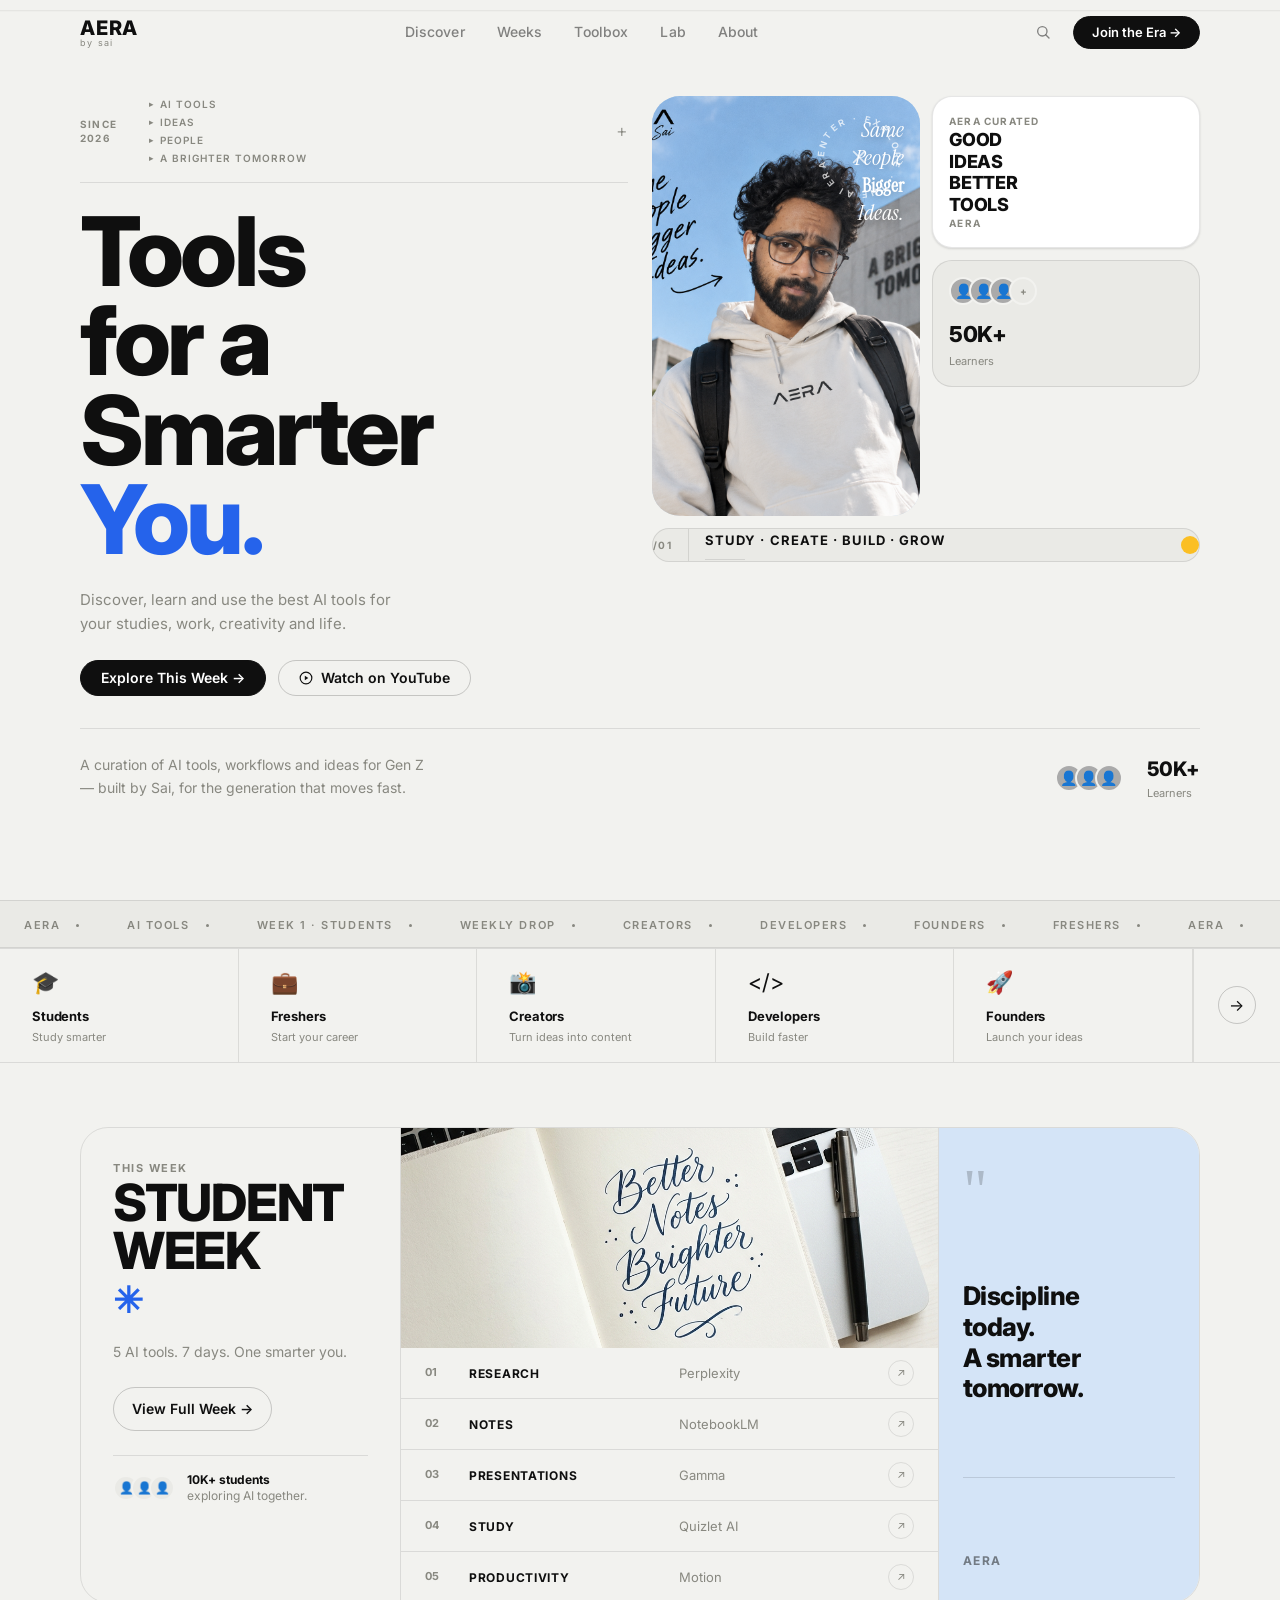
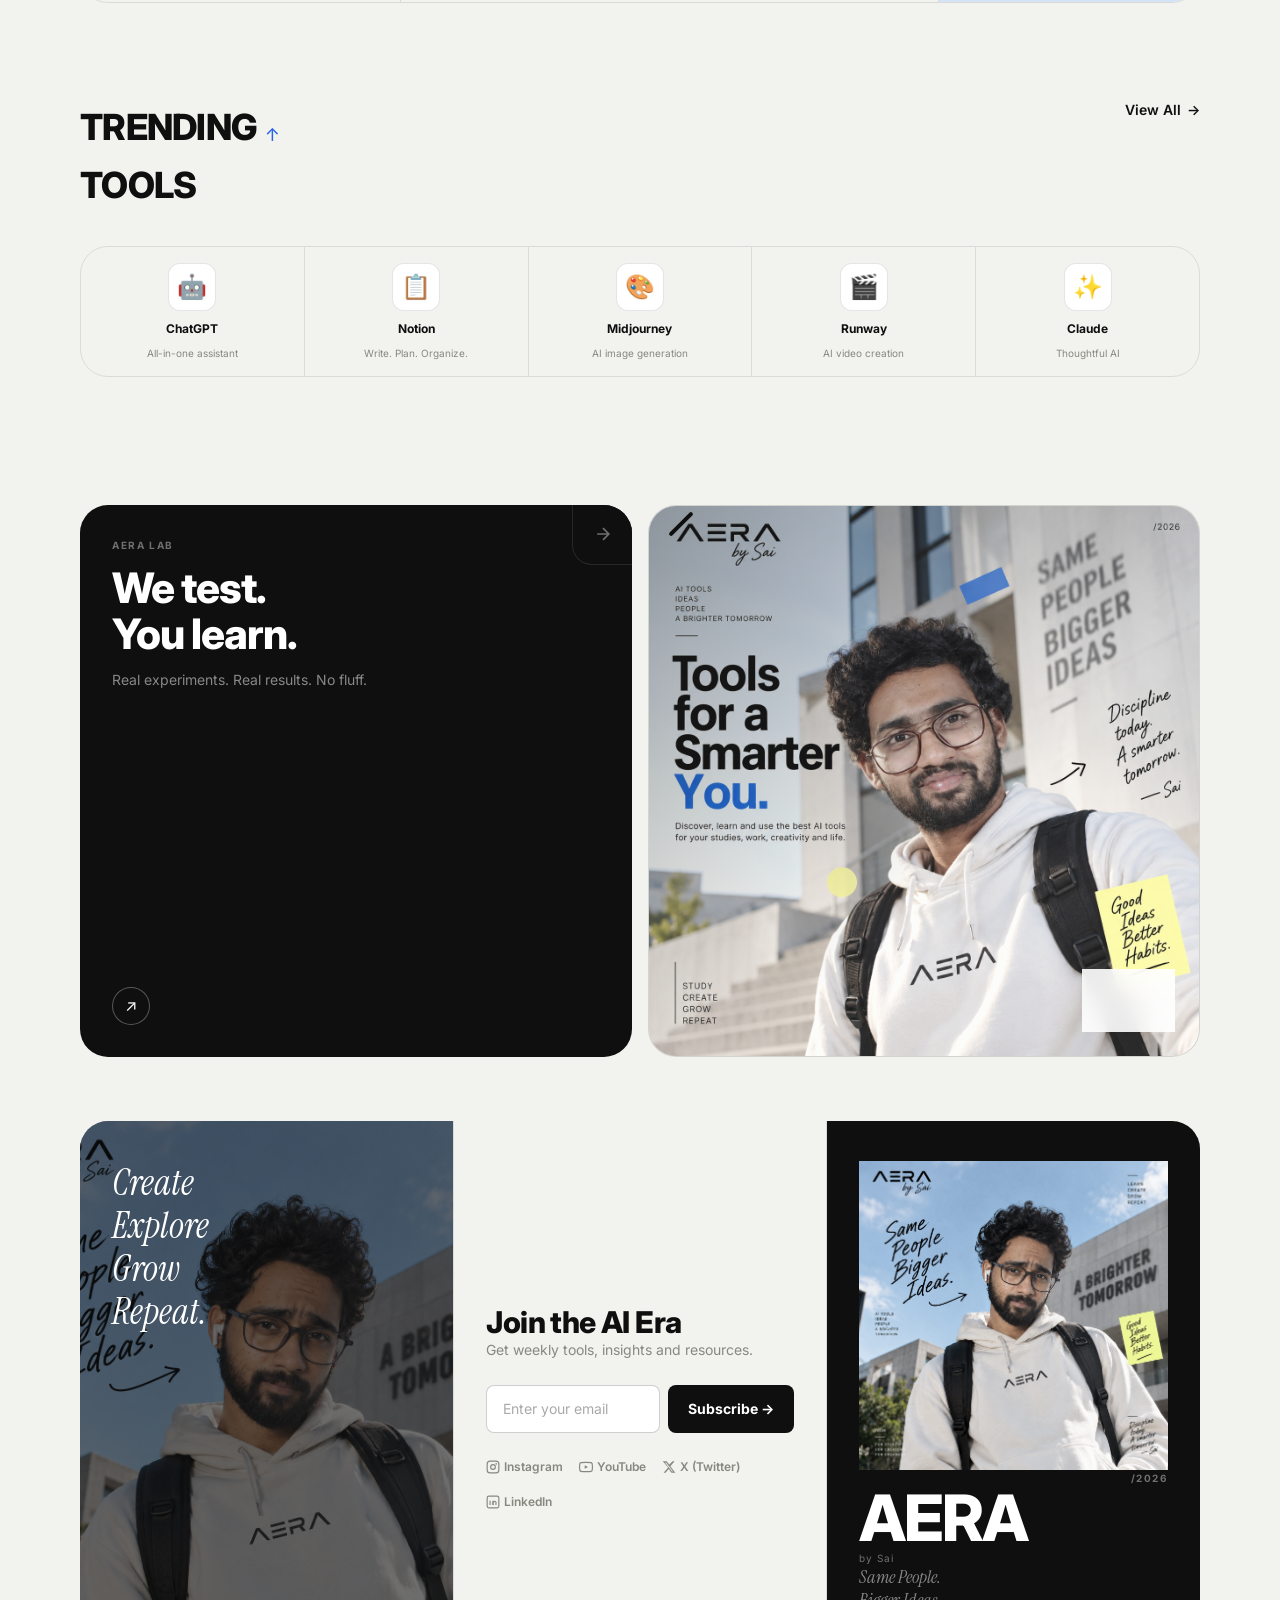
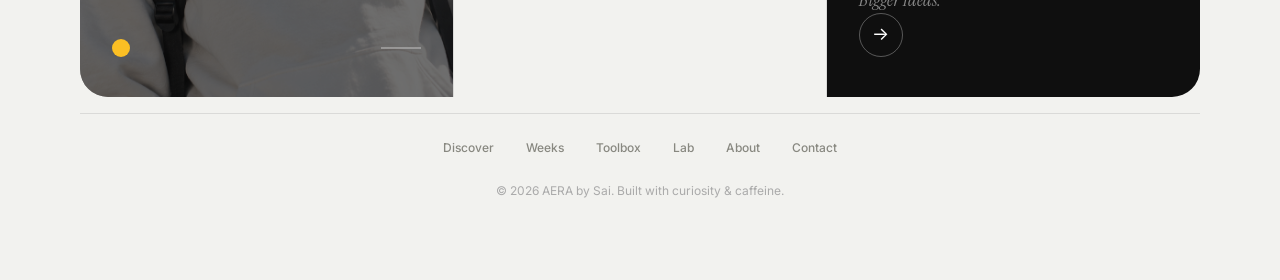
==== commit c6b47895: "Redesign About & Lab pages, add Toolbox search/filters, update clean hovers and branding" ====
--- a/index.html
+++ b/index.html
@@ -41,11 +41,11 @@
 
         <!-- Desktop links -->
         <ul class="nav-links" role="list">
-          <li><a href="#this-week" class="nav-link">Discover</a></li>
-          <li><a href="#this-week" class="nav-link">Weeks</a></li>
-          <li><a href="#trending-tools" class="nav-link">Toolbox</a></li>
-          <li><a href="#lab-band" class="nav-link">Lab</a></li>
-          <li><a href="#footer-section" class="nav-link">About</a></li>
+          <li><a href="index.html#this-week" class="nav-link">Discover</a></li>
+          <li><a href="weeks.html" class="nav-link">Weeks</a></li>
+          <li><a href="toolbox.html" class="nav-link">Toolbox</a></li>
+          <li><a href="lab.html" class="nav-link">Lab</a></li>
+          <li><a href="about.html" class="nav-link">About</a></li>
         </ul>
 
         <!-- Right: search + CTA + hamburger -->
@@ -67,11 +67,11 @@
 
   <!-- Mobile Drawer -->
   <nav id="mobile-drawer" aria-label="Mobile navigation">
-    <a href="#this-week" class="drawer-link">Discover</a>
-    <a href="#this-week" class="drawer-link">Weeks</a>
-    <a href="#trending-tools" class="drawer-link">Toolbox</a>
-    <a href="#lab-band" class="drawer-link">Lab</a>
-    <a href="#footer-section" class="drawer-link">About</a>
+    <a href="index.html#this-week" class="drawer-link">Discover</a>
+    <a href="weeks.html" class="drawer-link">Weeks</a>
+    <a href="toolbox.html" class="drawer-link">Toolbox</a>
+    <a href="lab.html" class="drawer-link">Lab</a>
+    <a href="about.html" class="drawer-link">About</a>
     <div class="divider" style="margin:8px 0"></div>
     <a href="#footer-section" class="btn btn-primary" style="width:fit-content;margin-top:8px;">Join the Era →</a>
   </nav>
@@ -124,15 +124,7 @@
             </a>
           </div>
 
-          <!-- Scroll row -->
-          <div class="hero-scroll-row">
-            <span class="hero-pagination">01 / 04</span>
-            <div class="hero-scroll-indicator">
-              SCROLL
-              <svg width="12" height="12" viewBox="0 0 16 16" fill="none" stroke="currentColor" stroke-width="2"><path d="M8 3v10M4 9l4 4 4-4"/></svg>
-            </div>
-          </div>
-
+    
         </div>
 
         <!-- Right column – editorial card grid -->
